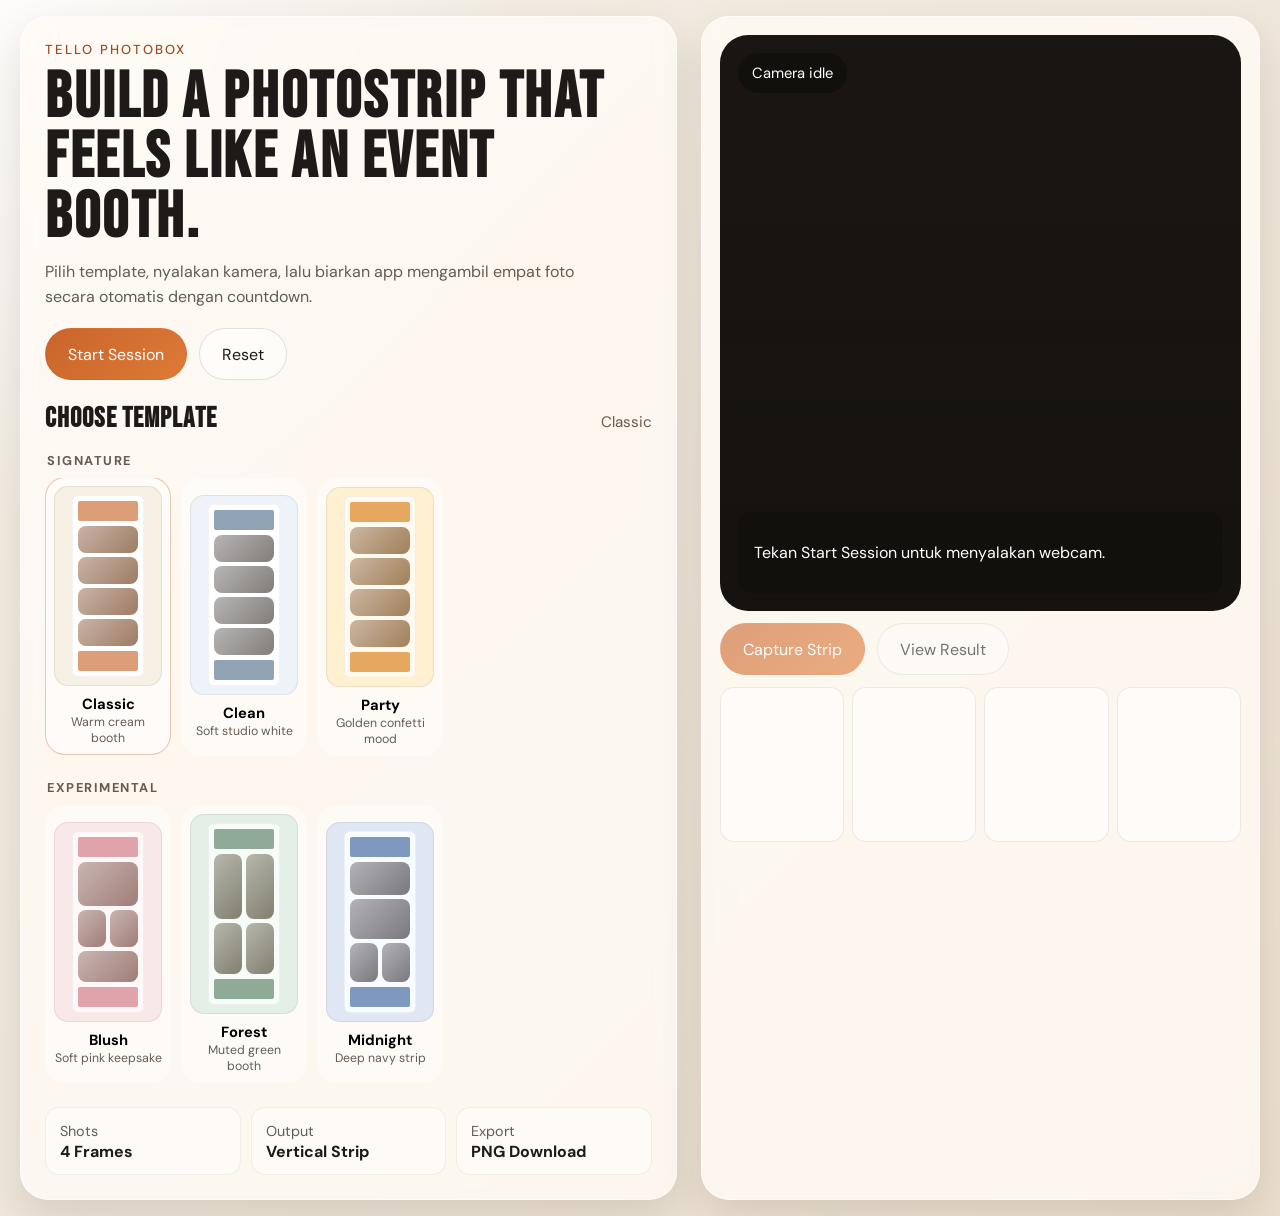
==== result.html @ 740cc8e6 "first itnit" ====
<!DOCTYPE html>
<html lang="en">
  <head>
    <meta charset="UTF-8" />
    <meta name="viewport" content="width=device-width, initial-scale=1.0" />
    <title>Photostrip Result</title>
    <link rel="preconnect" href="https://fonts.googleapis.com" />
    <link rel="preconnect" href="https://fonts.gstatic.com" crossorigin />
    <link
      href="https://fonts.googleapis.com/css2?family=Bebas+Neue&family=DM+Sans:wght@400;500;700&display=swap"
      rel="stylesheet"
    />
    <link rel="stylesheet" href="./css/base.css" />
    <link rel="stylesheet" href="./css/layout.css" />
    <link rel="stylesheet" href="./css/components.css" />
    <link rel="stylesheet" href="./css/pages.css" />
  </head>
  <body>
    <main class="app-shell result-page">
      <section class="result-summary" id="resultSummary">
        <p class="eyebrow">Session Result</p>
        <h1>Your photostrip is ready.</h1>
        <p class="hero-copy">
          Download hasil akhir atau kembali ke booth untuk ambil ulang dengan
          template lain.
        </p>

        <div class="hero-actions">
          <a class="button button-secondary" href="./index.html">Retake Session</a>
          <button class="button button-primary" id="downloadButton" type="button">
            Download PNG
          </button>
        </div>

        <div class="session-meta" id="sessionMeta"></div>
      </section>

      <section class="result-preview">
        <div class="strip-frame" id="resultFrame">
          <canvas id="resultCanvas" width="900" height="1600"></canvas>
        </div>
      </section>
    </main>

    <script type="module" src="./js/result.js"></script>
  </body>
</html>
---- css/base.css ----
:root {
  --bg: #f4efe7;
  --bg-accent: #eadfce;
  --surface: rgba(255, 250, 244, 0.82);
  --surface-strong: #fff9f2;
  --text: #1f1a17;
  --muted: #665b52;
  --line: rgba(31, 26, 23, 0.12);
  --shadow: 0 18px 40px rgba(48, 34, 18, 0.12);
  --radius-xl: 28px;
  --radius-lg: 20px;
  --radius-md: 14px;
  --radius-sm: 10px;
  --template-classic: #f9f3e8;
  --template-clean: #f1f5f9;
  --template-party: #fff2d8;
  --accent: #c9652b;
  --accent-dark: #9c4b1d;
  --success: #1f7a5c;
  --result-bg: var(--bg);
  --result-bg-accent: var(--bg-accent);
  --result-surface: var(--surface);
  --result-panel: var(--surface-strong);
  --result-accent: var(--accent);
  --result-text: var(--text);
  --result-muted: var(--muted);
}

*,
*::before,
*::after {
  box-sizing: border-box;
}

html,
body {
  margin: 0;
  min-height: 100%;
}

body {
  font-family: "DM Sans", sans-serif;
  color: var(--text);
  background:
    radial-gradient(circle at top left, rgba(255, 255, 255, 0.82), transparent 30%),
    linear-gradient(135deg, var(--bg), var(--bg-accent));
}

body.result-themed {
  color: var(--result-text);
  background:
    radial-gradient(circle at top left, rgba(255, 255, 255, 0.78), transparent 30%),
    linear-gradient(135deg, var(--result-bg), var(--result-bg-accent));
}

button,
a {
  font: inherit;
}

img,
video,
canvas {
  display: block;
  max-width: 100%;
}

.sr-only {
  position: absolute;
  width: 1px;
  height: 1px;
  padding: 0;
  margin: -1px;
  overflow: hidden;
  clip: rect(0, 0, 0, 0);
  white-space: nowrap;
  border: 0;
}
---- css/layout.css ----
.app-shell {
  width: min(1240px, calc(100% - 32px));
  margin: 0 auto;
  padding: 16px 0;
}

.booth-page {
  display: grid;
  grid-template-columns: 1.08fr 0.92fr;
  gap: 24px;
  min-height: 100dvh;
  align-items: stretch;
}

.result-page {
  display: grid;
  grid-template-columns: 0.9fr 1.1fr;
  gap: 24px;
  min-height: 100vh;
  align-items: center;
}

.hero-panel,
.camera-panel,
.result-summary,
.result-preview {
  background: var(--surface);
  backdrop-filter: blur(10px);
  border: 1px solid rgba(255, 255, 255, 0.65);
  border-radius: var(--radius-xl);
  box-shadow: var(--shadow);
}

body.result-themed .result-summary,
body.result-themed .result-preview {
  background: var(--result-surface);
}

.hero-panel,
.result-summary {
  padding: 24px;
}

.camera-panel,
.result-preview {
  padding: 18px;
}

@media (max-width: 980px) {
  .booth-page,
  .result-page {
    grid-template-columns: 1fr;
  }

  .app-shell {
    width: min(100% - 20px, 760px);
    padding: 14px 0 24px;
  }
}
---- css/components.css ----
.eyebrow {
  margin: 0 0 10px;
  font-size: 0.82rem;
  font-weight: 500;
  letter-spacing: 0.16em;
  text-transform: uppercase;
  color: var(--accent-dark);
}

body.result-themed .eyebrow,
body.result-themed .hero-copy,
body.result-themed .session-meta span {
  color: var(--result-muted);
}

h1,
h2,
.countdown-badge {
  font-family: "Bebas Neue", sans-serif;
  letter-spacing: 0.04em;
}

h1 {
  margin: 0;
  font-size: clamp(2.6rem, 5vw, 4.8rem);
  line-height: 0.94;
}

h2 {
  margin: 0;
  font-size: 1.75rem;
}

.hero-copy {
  margin: 12px 0 0;
  max-width: 34rem;
  color: var(--muted);
  line-height: 1.55;
}

.hero-actions,
.camera-toolbar {
  display: flex;
  gap: 12px;
  flex-wrap: wrap;
}

.hero-actions {
  margin-top: 18px;
}

.button {
  display: inline-flex;
  align-items: center;
  justify-content: center;
  min-height: 52px;
  padding: 0 22px;
  border-radius: 999px;
  text-decoration: none;
  border: 1px solid transparent;
  cursor: pointer;
  transition: transform 160ms ease, background 160ms ease, border-color 160ms ease;
}

.button:hover {
  transform: translateY(-1px);
}

.button:disabled {
  cursor: not-allowed;
  opacity: 0.6;
  transform: none;
}

.button-primary {
  color: #fff;
  background: linear-gradient(135deg, var(--accent), #dd7a36);
}

body.result-themed .button-primary {
  background: linear-gradient(
    135deg,
    var(--result-accent),
    color-mix(in srgb, var(--result-accent) 74%, white)
  );
}

.button-secondary {
  color: var(--text);
  background: rgba(255, 255, 255, 0.58);
  border-color: var(--line);
}

body.result-themed .button-secondary {
  color: var(--result-text);
  border-color: color-mix(in srgb, var(--result-accent) 16%, rgba(31, 26, 23, 0.08));
}

.template-panel {
  margin-top: 22px;
  min-width: 0;
}

.section-heading {
  display: flex;
  justify-content: space-between;
  gap: 12px;
  align-items: baseline;
  margin-bottom: 14px;
}

.section-heading span {
  color: var(--muted);
  font-size: 0.95rem;
}

.template-grid {
  display: grid;
  gap: 14px;
}

.template-group {
  min-width: 0;
  width: 100%;
}

.template-group-heading {
  margin-bottom: 8px;
  padding-left: 2px;
}

.template-group-heading strong {
  font-size: 0.8rem;
  letter-spacing: 0.12em;
  text-transform: uppercase;
  color: var(--muted);
}

.template-row {
  display: grid;
  grid-auto-flow: column;
  grid-auto-columns: minmax(126px, 126px);
  gap: 10px;
  overflow-x: auto;
  overflow-y: hidden;
  padding-bottom: 6px;
  scroll-snap-type: x proximity;
  scrollbar-width: thin;
}

.template-card {
  padding: 8px;
  border-radius: var(--radius-lg);
  border: 1px solid transparent;
  background: rgba(255, 255, 255, 0.5);
  cursor: pointer;
  transition: border-color 160ms ease, transform 160ms ease;
  scroll-snap-align: start;
}

.template-card:hover,
.template-card.is-active {
  border-color: rgba(201, 101, 43, 0.35);
  transform: translateY(-1px);
}

.template-swatch {
  aspect-ratio: 0.54;
  border-radius: var(--radius-md);
  border: 1px solid rgba(31, 26, 23, 0.08);
  padding: 8px;
  display: flex;
  align-items: center;
  justify-content: center;
}

.template-preview-strip {
  width: 80%;
  height: 100%;
  padding: 6px;
  border-radius: 6px;
  background: var(--template-panel);
  box-shadow: inset 0 0 0 1px rgba(31, 26, 23, 0.05);
  display: grid;
  grid-template-rows: 20px 1fr 20px;
  gap: 5px;
}

.template-preview-header,
.template-preview-footer {
  display: block;
  border-radius: 2px;
  background: color-mix(in srgb, var(--template-accent) 70%, white);
  opacity: 0.9;
}

.template-preview-grid {
  display: flex;
  flex-direction: column;
  gap: 4px;
}

.template-preview-frame {
  display: block;
  width: 100%;
  flex: 1;
  border-radius: 8px;
  background:
    linear-gradient(135deg, rgba(255, 255, 255, 0.5), rgba(255, 255, 255, 0.12)),
    color-mix(in srgb, var(--template-accent) 28%, #7b6a5b);
}

.template-preview-frame-hero {
  flex: 1.2;
}

.template-preview-frame-wide {
  flex: 0.85;
}

.template-preview-frame-mid {
  flex: 1;
}

.template-preview-row-two {
  display: grid;
  grid-template-columns: repeat(2, minmax(0, 1fr));
  gap: 4px;
  flex: 1;
}

.template-preview-row-tall {
  flex: 1.25;
}

.template-meta {
  margin-top: 8px;
}

.template-meta strong,
.shot-plan strong {
  display: block;
}

.template-meta strong {
  font-size: 0.92rem;
}

.template-meta span,
.shot-label,
.session-meta span {
  color: var(--muted);
  font-size: 0.9rem;
}

.template-meta span {
  display: block;
  font-size: 0.77rem;
  line-height: 1.3;
}

.shot-plan {
  display: grid;
  grid-template-columns: repeat(3, minmax(0, 1fr));
  gap: 10px;
  margin-top: 18px;
}

.shot-plan > div,
.session-meta > div {
  padding: 12px 14px;
  border-radius: var(--radius-md);
  background: rgba(255, 255, 255, 0.46);
  border: 1px solid rgba(31, 26, 23, 0.06);
}

body.result-themed .session-meta > div {
  background: color-mix(in srgb, var(--result-panel) 84%, white);
  border-color: color-mix(in srgb, var(--result-accent) 14%, rgba(31, 26, 23, 0.08));
}

.status-pill {
  display: inline-flex;
  padding: 10px 14px;
  border-radius: 999px;
  background: rgba(16, 14, 11, 0.68);
  color: #fff;
  font-size: 0.92rem;
}

.countdown-badge {
  width: 104px;
  height: 104px;
  border-radius: 50%;
  display: grid;
  place-items: center;
  background: rgba(255, 255, 255, 0.88);
  border: 2px solid rgba(201, 101, 43, 0.5);
  font-size: 3.4rem;
}

.countdown-badge.is-hidden {
  display: none;
}

.thumb-strip {
  margin-top: 12px;
  display: grid;
  grid-template-columns: repeat(4, minmax(0, 1fr));
  gap: 8px;
}

.thumb-card {
  overflow: hidden;
  border-radius: var(--radius-md);
  aspect-ratio: 0.8;
  background: rgba(255, 255, 255, 0.55);
  border: 1px solid rgba(31, 26, 23, 0.08);
}

.thumb-card img {
  width: 100%;
  height: 100%;
  object-fit: cover;
}

.session-meta {
  margin-top: 24px;
  display: grid;
  grid-template-columns: repeat(2, minmax(0, 1fr));
  gap: 12px;
}

@media (max-width: 680px) {
  .shot-plan,
  .session-meta,
  .thumb-strip {
    grid-template-columns: repeat(2, minmax(0, 1fr));
  }

  .template-grid {
    gap: 12px;
  }

  .template-row {
    grid-auto-columns: minmax(118px, 118px);
  }
}
---- css/pages.css ----
.booth-page .hero-panel,
.booth-page .camera-panel {
  min-height: calc(100dvh - 32px);
}

.booth-page .hero-panel {
  display: flex;
  flex-direction: column;
  justify-content: space-between;
  overflow: hidden;
}

.camera-stage {
  position: relative;
  overflow: hidden;
  min-height: 0;
  height: min(64dvh, 680px);
  border-radius: var(--radius-xl);
  background:
    linear-gradient(180deg, rgba(12, 10, 9, 0.1), rgba(12, 10, 9, 0.38)),
    #1b1714;
}

#cameraFeed {
  width: 100%;
  height: 100%;
  object-fit: cover;
  transform: scaleX(-1);
}

.camera-overlay {
  position: absolute;
  inset: 0;
  padding: 18px;
  display: flex;
  align-items: flex-start;
  justify-content: space-between;
  pointer-events: none;
}

.camera-empty {
  position: absolute;
  inset: auto 18px 18px;
  padding: 14px 16px;
  border-radius: var(--radius-md);
  color: #fff;
  background: rgba(16, 14, 11, 0.54);
}

.camera-empty.is-hidden {
  display: none;
}

.camera-toolbar {
  margin-top: 12px;
}

.strip-frame {
  display: flex;
  justify-content: center;
  padding: 18px;
  border-radius: var(--radius-xl);
  background:
    radial-gradient(circle at top, rgba(255, 255, 255, 0.84), transparent 28%),
    linear-gradient(135deg, rgba(255, 255, 255, 0.62), rgba(255, 255, 255, 0.38));
}

body.result-themed .strip-frame {
  background:
    radial-gradient(circle at top, color-mix(in srgb, var(--result-accent) 12%, white), transparent 28%),
    linear-gradient(
      135deg,
      color-mix(in srgb, var(--result-panel) 88%, white),
      color-mix(in srgb, var(--result-bg) 64%, white)
    );
}

#resultCanvas {
  width: min(100%, 420px);
  height: auto;
  border-radius: 22px;
  box-shadow: 0 20px 36px rgba(42, 28, 17, 0.16);
}

@media (max-width: 980px) {
  .booth-page .hero-panel,
  .booth-page .camera-panel {
    min-height: auto;
  }

  .camera-stage {
    height: min(58dvh, 560px);
  }
}
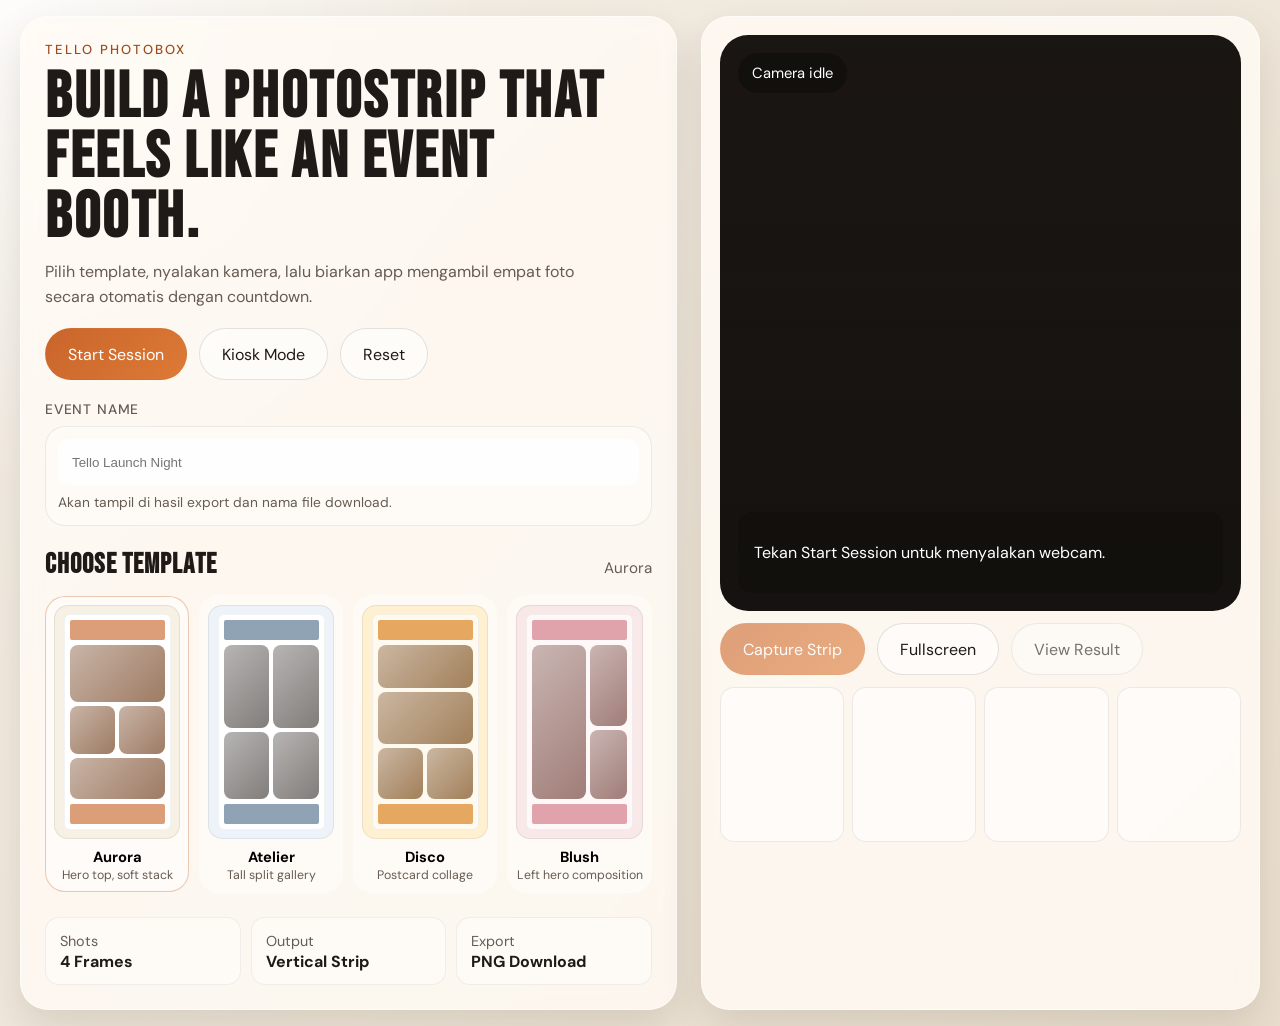
==== commit 09d9662e: "Enhance photobox functionality with event name input, template switching, and sound effects" ====
--- a/result.html
+++ b/result.html
@@ -17,23 +17,34 @@
   </head>
   <body>
     <main class="app-shell result-page">
-      <section class="result-summary" id="resultSummary">
-        <p class="eyebrow">Session Result</p>
-        <h1>Your photostrip is ready.</h1>
-        <p class="hero-copy">
-          Download hasil akhir atau kembali ke booth untuk ambil ulang dengan
-          template lain.
-        </p>
+      <div class="result-sidebar">
+        <section class="result-summary" id="resultSummary">
+          <p class="eyebrow">Session Result</p>
+          <h2>Your photostrip is ready.</h2>
+          <p class="hero-copy">
+            Download hasil akhir atau kembali ke booth untuk ambil ulang dengan
+            template lain.
+          </p>
 
-        <div class="hero-actions">
-          <a class="button button-secondary" href="./index.html">Retake Session</a>
-          <button class="button button-primary" id="downloadButton" type="button">
-            Download PNG
-          </button>
-        </div>
+          <div class="hero-actions">
+            <a class="button button-secondary" href="./index.html">Retake Session</a>
+            <button class="button button-primary" id="downloadButton" type="button">
+              Download PNG
+            </button>
+          </div>
 
-        <div class="session-meta" id="sessionMeta"></div>
-      </section>
+          <p class="result-event-name" id="resultEventName"></p>
+          <div class="session-meta" id="sessionMeta"></div>
+        </section>
+
+        <section class="result-template-panel">
+          <div class="section-heading">
+            <h2>Switch Template</h2>
+            <span id="resultSelectedTemplateName">Aurora</span>
+          </div>
+          <div class="template-grid" id="resultTemplateGrid"></div>
+        </section>
+      </div>
 
       <section class="result-preview">
         <div class="strip-frame" id="resultFrame">
--- a/css/layout.css
+++ b/css/layout.css
@@ -20,10 +20,17 @@
   align-items: center;
 }
 
+.result-sidebar {
+  display: grid;
+  gap: 16px;
+  align-content: start;
+}
+
 .hero-panel,
 .camera-panel,
 .result-summary,
-.result-preview {
+.result-preview,
+.result-template-panel {
   background: var(--surface);
   backdrop-filter: blur(10px);
   border: 1px solid rgba(255, 255, 255, 0.65);
@@ -32,7 +39,8 @@
 }
 
 body.result-themed .result-summary,
-body.result-themed .result-preview {
+body.result-themed .result-preview,
+body.result-themed .result-template-panel {
   background: var(--result-surface);
 }
 
@@ -42,7 +50,8 @@
 }
 
 .camera-panel,
-.result-preview {
+.result-preview,
+.result-template-panel {
   padding: 18px;
 }
 
@@ -56,4 +65,8 @@
     width: min(100% - 20px, 760px);
     padding: 14px 0 24px;
   }
+
+  .result-sidebar {
+    gap: 14px;
+  }
 }
--- a/css/components.css
+++ b/css/components.css
@@ -9,7 +9,9 @@
 
 body.result-themed .eyebrow,
 body.result-themed .hero-copy,
-body.result-themed .session-meta span {
+body.result-themed .session-meta span,
+body.result-themed .result-event-name,
+body.result-themed .section-heading span {
   color: var(--result-muted);
 }
 
@@ -101,6 +103,58 @@
   min-width: 0;
 }
 
+.result-template-panel .template-row {
+  grid-auto-columns: calc((40% - 20px) / 3);
+}
+
+.result-template-panel {
+  align-self: start;
+}
+
+.result-template-panel .section-heading {
+  margin-bottom: 10px;
+}
+
+.event-panel {
+  margin-top: 18px;
+}
+
+.field-label {
+  display: inline-block;
+  margin-bottom: 8px;
+  color: var(--muted);
+  font-size: 0.86rem;
+  font-weight: 500;
+  letter-spacing: 0.06em;
+  text-transform: uppercase;
+}
+
+.event-field {
+  padding: 12px;
+  border-radius: var(--radius-lg);
+  background: rgba(255, 255, 255, 0.42);
+  border: 1px solid rgba(31, 26, 23, 0.08);
+}
+
+.text-input {
+  width: 100%;
+  border: 0;
+  outline: none;
+  background: rgba(255, 255, 255, 0.84);
+  color: var(--text);
+  min-height: 46px;
+  padding: 0 14px;
+  border-radius: 12px;
+}
+
+.field-hint,
+.result-event-name {
+  margin: 8px 0 0;
+  color: var(--muted);
+  font-size: 0.86rem;
+  line-height: 1.45;
+}
+
 .section-heading {
   display: flex;
   justify-content: space-between;
@@ -115,31 +169,13 @@
 }
 
 .template-grid {
-  display: grid;
-  gap: 14px;
-}
-
-.template-group {
   min-width: 0;
-  width: 100%;
-}
-
-.template-group-heading {
-  margin-bottom: 8px;
-  padding-left: 2px;
-}
-
-.template-group-heading strong {
-  font-size: 0.8rem;
-  letter-spacing: 0.12em;
-  text-transform: uppercase;
-  color: var(--muted);
 }
 
 .template-row {
   display: grid;
   grid-auto-flow: column;
-  grid-auto-columns: minmax(126px, 126px);
+  grid-auto-columns: calc((100% - 30px) / 4);
   gap: 10px;
   overflow-x: auto;
   overflow-y: hidden;
@@ -160,6 +196,7 @@
 
 .template-card:hover,
 .template-card.is-active {
+  margin-top: 2px;
   border-color: rgba(201, 101, 43, 0.35);
   transform: translateY(-1px);
 }
@@ -175,7 +212,7 @@
 }
 
 .template-preview-strip {
-  width: 80%;
+  width: 99%;
   height: 100%;
   padding: 6px;
   border-radius: 6px;
@@ -233,6 +270,42 @@
   flex: 1.25;
 }
 
+.template-preview-row-asym {
+  display: grid;
+  grid-template-columns: 1.18fr 0.82fr;
+  gap: 4px;
+  flex: 1;
+}
+
+.template-preview-grid-side {
+  display: flex;
+  flex-direction: column;
+  gap: 4px;
+  flex: 1;
+}
+
+.template-preview-grid-quad {
+  display: grid;
+  grid-template-columns: repeat(2, minmax(0, 1fr));
+  gap: 4px;
+  flex: 1;
+}
+
+.template-preview-grid-offset {
+  display: flex;
+  flex-direction: column;
+  gap: 4px;
+  flex: 1;
+}
+
+.template-preview-frame-ribbon {
+  flex: 0.55;
+}
+
+.template-preview-frame-offset {
+  width: 72%;
+}
+
 .template-meta {
   margin-top: 8px;
 }
@@ -257,6 +330,18 @@
   display: block;
   font-size: 0.77rem;
   line-height: 1.3;
+}
+
+@media (max-width: 980px) {
+  .template-row {
+    grid-auto-columns: calc((100% - 10px) / 2);
+  }
+}
+
+@media (max-width: 680px) {
+  .template-row {
+    grid-auto-columns: minmax(148px, 72%);
+  }
 }
 
 .shot-plan {
@@ -327,7 +412,7 @@
 .session-meta {
   margin-top: 24px;
   display: grid;
-  grid-template-columns: repeat(2, minmax(0, 1fr));
+  grid-template-columns: repeat(3, minmax(0, 1fr));
   gap: 12px;
 }
 
--- a/css/pages.css
+++ b/css/pages.css
@@ -8,6 +8,30 @@
   flex-direction: column;
   justify-content: space-between;
   overflow: hidden;
+}
+
+body.is-kiosk .app-shell {
+  width: min(100vw - 24px, 1480px);
+  padding: 12px 0;
+}
+
+body.is-kiosk .booth-page {
+  grid-template-columns: 0.74fr 1.26fr;
+  gap: 16px;
+}
+
+body.is-kiosk .hero-copy,
+body.is-kiosk .shot-plan {
+  display: none;
+}
+
+body.is-kiosk .hero-panel,
+body.is-kiosk .camera-panel {
+  min-height: calc(100dvh - 24px);
+}
+
+body.is-kiosk .camera-stage {
+  height: min(74dvh, 840px);
 }
 
 .camera-stage {
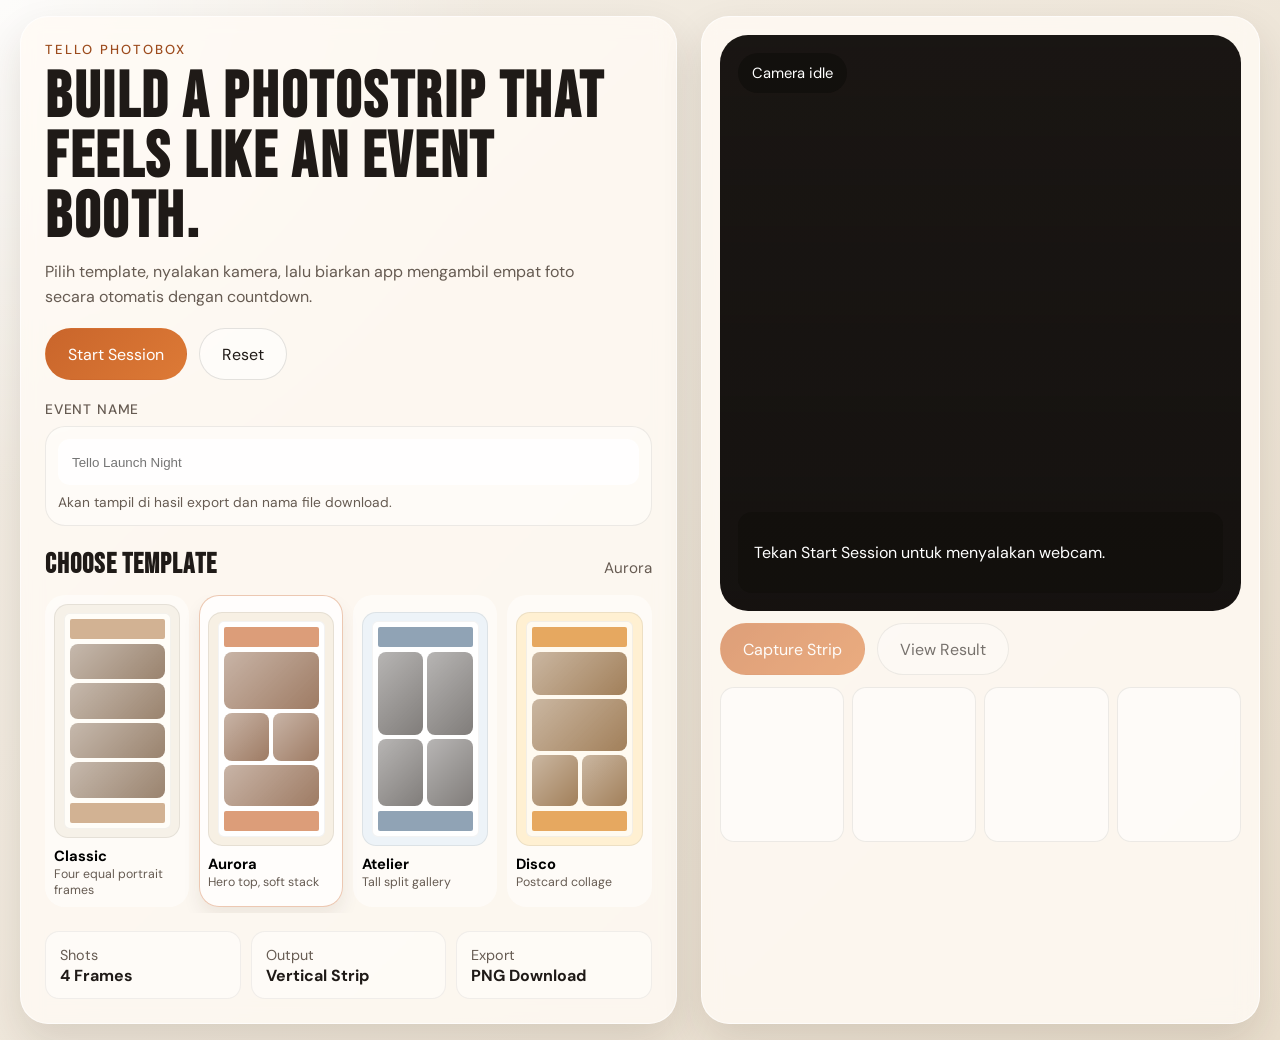
==== commit 433d986e: "Add randomize control to result templates" ====
--- a/result.html
+++ b/result.html
@@ -40,7 +40,12 @@
         <section class="result-template-panel">
           <div class="section-heading">
             <h2>Switch Template</h2>
-            <span id="resultSelectedTemplateName">Aurora</span>
+            <div class="section-heading-actions">
+              <span id="resultSelectedTemplateName">Aurora</span>
+              <button class="button button-secondary button-compact" id="randomizeTemplateButton" type="button">
+                Randomize
+              </button>
+            </div>
           </div>
           <div class="template-grid" id="resultTemplateGrid"></div>
         </section>
--- a/css/components.css
+++ b/css/components.css
@@ -163,9 +163,22 @@
   margin-bottom: 14px;
 }
 
+.section-heading-actions {
+  display: flex;
+  align-items: center;
+  gap: 10px;
+}
+
 .section-heading span {
   color: var(--muted);
   font-size: 0.95rem;
+}
+
+.button-compact {
+  min-height: 38px;
+  padding: 0 14px;
+  border-radius: 999px;
+  font-size: 0.84rem;
 }
 
 .template-grid {
@@ -190,15 +203,21 @@
   border: 1px solid transparent;
   background: rgba(255, 255, 255, 0.5);
   cursor: pointer;
-  transition: border-color 160ms ease, transform 160ms ease;
+  transition: border-color 160ms ease, box-shadow 160ms ease, background 160ms ease;
   scroll-snap-align: start;
+  appearance: none;
+  -webkit-appearance: none;
+  text-align: left;
+  outline: none;
 }
 
 .template-card:hover,
+.template-card:focus-visible,
+.template-card:active,
 .template-card.is-active {
-  margin-top: 2px;
   border-color: rgba(201, 101, 43, 0.35);
-  transform: translateY(-1px);
+  background: rgba(255, 255, 255, 0.72);
+  box-shadow: 0 10px 18px rgba(48, 34, 18, 0.08);
 }
 
 .template-swatch {
@@ -298,6 +317,13 @@
   flex: 1;
 }
 
+.template-preview-grid-classic {
+  display: flex;
+  flex-direction: column;
+  gap: 4px;
+  flex: 1;
+}
+
 .template-preview-frame-ribbon {
   flex: 0.55;
 }
@@ -341,6 +367,17 @@
 @media (max-width: 680px) {
   .template-row {
     grid-auto-columns: minmax(148px, 72%);
+  }
+
+  .result-template-panel .section-heading {
+    align-items: flex-start;
+    flex-direction: column;
+    gap: 6px;
+  }
+
+  .section-heading-actions {
+    width: 100%;
+    justify-content: space-between;
   }
 }
 
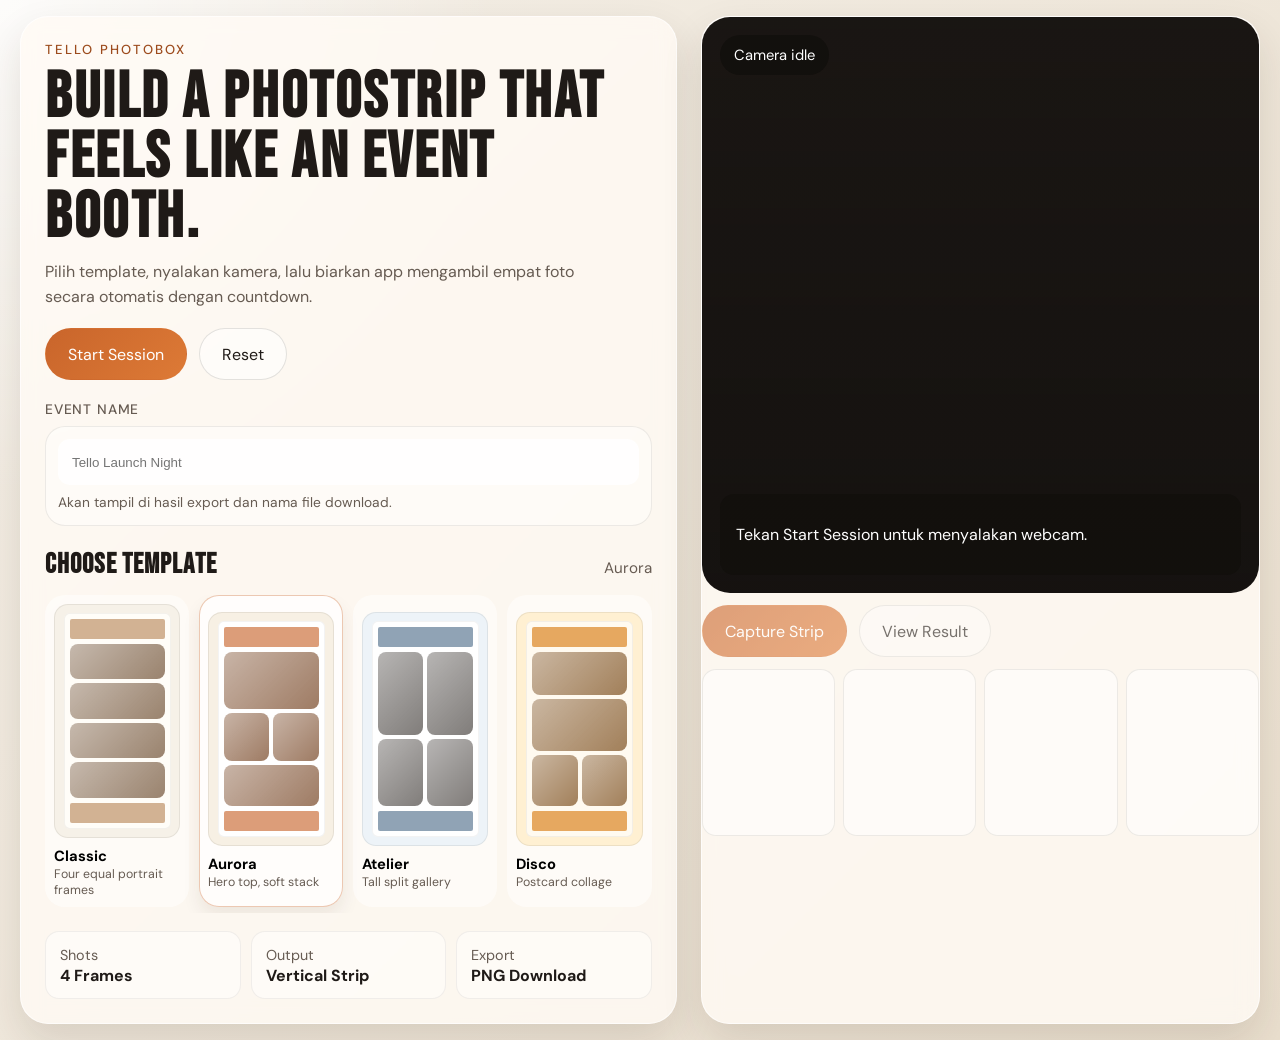
==== commit f4666b68: "Refine result card layout and preview spacing" ====
--- a/result.html
+++ b/result.html
@@ -35,27 +35,13 @@
 
           <p class="result-event-name" id="resultEventName"></p>
           <div class="session-meta" id="sessionMeta"></div>
-        </section>
-
-        <section class="result-template-panel">
-          <div class="section-heading">
-            <h2>Switch Template</h2>
-            <div class="section-heading-actions">
-              <span id="resultSelectedTemplateName">Aurora</span>
-              <button class="button button-secondary button-compact" id="randomizeTemplateButton" type="button">
-                Randomize
-              </button>
+          <div class="result-inline-preview">
+            <div class="strip-frame" id="resultFrame">
+              <canvas id="resultCanvas" width="900" height="1600"></canvas>
             </div>
           </div>
-          <div class="template-grid" id="resultTemplateGrid"></div>
         </section>
       </div>
-
-      <section class="result-preview">
-        <div class="strip-frame" id="resultFrame">
-          <canvas id="resultCanvas" width="900" height="1600"></canvas>
-        </div>
-      </section>
     </main>
 
     <script type="module" src="./js/result.js"></script>
--- a/css/layout.css
+++ b/css/layout.css
@@ -13,24 +13,18 @@
 }
 
 .result-page {
-  display: grid;
-  grid-template-columns: 0.9fr 1.1fr;
-  gap: 24px;
+  display: block;
   min-height: 100vh;
-  align-items: center;
 }
 
 .result-sidebar {
-  display: grid;
-  gap: 16px;
-  align-content: start;
+  width: min(760px, 100%);
+  margin: 0 auto;
 }
 
 .hero-panel,
 .camera-panel,
-.result-summary,
-.result-preview,
-.result-template-panel {
+.result-summary {
   background: var(--surface);
   backdrop-filter: blur(10px);
   border: 1px solid rgba(255, 255, 255, 0.65);
@@ -38,21 +32,13 @@
   box-shadow: var(--shadow);
 }
 
-body.result-themed .result-summary,
-body.result-themed .result-preview,
-body.result-themed .result-template-panel {
+body.result-themed .result-summary {
   background: var(--result-surface);
 }
 
 .hero-panel,
 .result-summary {
   padding: 24px;
-}
-
-.camera-panel,
-.result-preview,
-.result-template-panel {
-  padding: 18px;
 }
 
 @media (max-width: 980px) {
@@ -67,6 +53,6 @@
   }
 
   .result-sidebar {
-    gap: 14px;
+    width: 100%;
   }
 }
--- a/css/components.css
+++ b/css/components.css
@@ -103,18 +103,6 @@
   min-width: 0;
 }
 
-.result-template-panel .template-row {
-  grid-auto-columns: calc((40% - 20px) / 3);
-}
-
-.result-template-panel {
-  align-self: start;
-}
-
-.result-template-panel .section-heading {
-  margin-bottom: 10px;
-}
-
 .event-panel {
   margin-top: 18px;
 }
@@ -163,22 +151,9 @@
   margin-bottom: 14px;
 }
 
-.section-heading-actions {
-  display: flex;
-  align-items: center;
-  gap: 10px;
-}
-
 .section-heading span {
   color: var(--muted);
   font-size: 0.95rem;
-}
-
-.button-compact {
-  min-height: 38px;
-  padding: 0 14px;
-  border-radius: 999px;
-  font-size: 0.84rem;
 }
 
 .template-grid {
@@ -368,17 +343,6 @@
   .template-row {
     grid-auto-columns: minmax(148px, 72%);
   }
-
-  .result-template-panel .section-heading {
-    align-items: flex-start;
-    flex-direction: column;
-    gap: 6px;
-  }
-
-  .section-heading-actions {
-    width: 100%;
-    justify-content: space-between;
-  }
 }
 
 .shot-plan {
--- a/css/pages.css
+++ b/css/pages.css
@@ -106,6 +106,10 @@
   box-shadow: 0 20px 36px rgba(42, 28, 17, 0.16);
 }
 
+.result-inline-preview {
+  margin-top: 40px;
+}
+
 @media (max-width: 980px) {
   .booth-page .hero-panel,
   .booth-page .camera-panel {
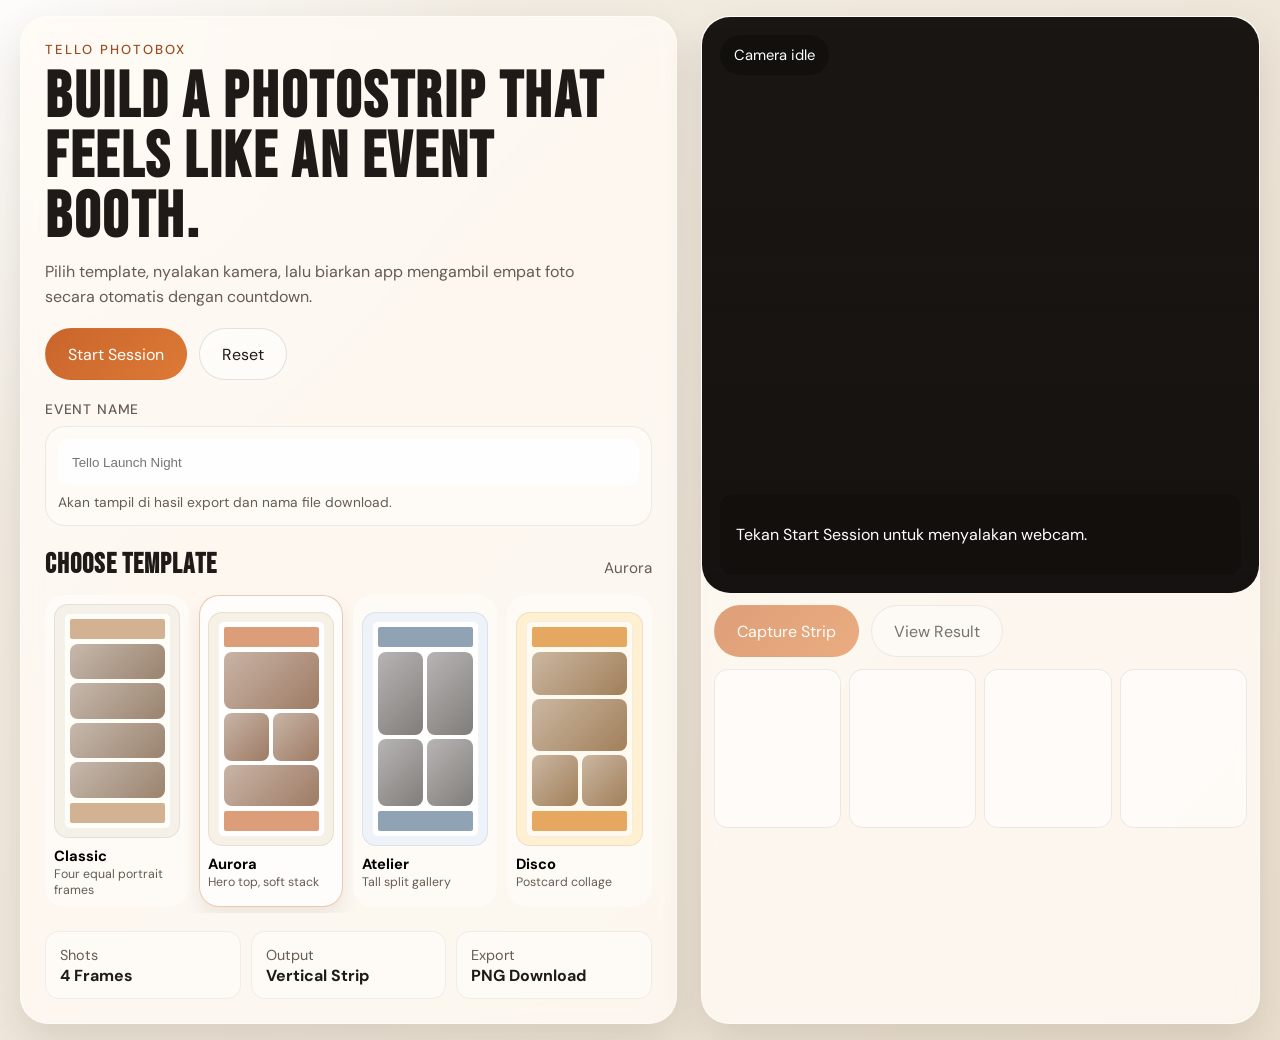
==== commit 2c8effe5: "Enhance result page with carousel for template previews and improve layout structure" ====
--- a/result.html
+++ b/result.html
@@ -33,11 +33,31 @@
             </button>
           </div>
 
+          <div class="session-meta" id="sessionMeta">
           <p class="result-event-name" id="resultEventName"></p>
-          <div class="session-meta" id="sessionMeta"></div>
+          </div>
           <div class="result-inline-preview">
-            <div class="strip-frame" id="resultFrame">
-              <canvas id="resultCanvas" width="900" height="1600"></canvas>
+            <div class="result-carousel" id="resultCarousel">
+              <div class="result-carousel-header">
+                <p class="eyebrow result-carousel-eyebrow">Template Preview</p>
+                <div class="result-carousel-actions">
+                  <button class="result-carousel-nav" id="resultPrevButton" type="button" aria-label="Previous template">
+                    Prev
+                  </button>
+                  <button class="result-carousel-nav" id="resultNextButton" type="button" aria-label="Next template">
+                    Next
+                  </button>
+                </div>
+              </div>
+              <div class="result-carousel-viewport" id="resultViewport">
+                <div class="result-carousel-track" id="resultTrack"></div>
+              </div>
+              <div class="result-carousel-footer">
+                <p class="result-carousel-caption">
+                  Geser untuk lihat hasil semua template, lalu download yang paling cocok.
+                </p>
+                <div class="result-carousel-dots" id="resultDots"></div>
+              </div>
             </div>
           </div>
         </section>
--- a/css/base.css
+++ b/css/base.css
@@ -44,6 +44,7 @@
   background:
     radial-gradient(circle at top left, rgba(255, 255, 255, 0.82), transparent 30%),
     linear-gradient(135deg, var(--bg), var(--bg-accent));
+  overflow-x: hidden;
 }
 
 body.result-themed {
--- a/css/layout.css
+++ b/css/layout.css
@@ -41,14 +41,14 @@
   padding: 24px;
 }
 
-@media (max-width: 980px) {
+@media (max-width: 1100px) {
   .booth-page,
   .result-page {
     grid-template-columns: 1fr;
   }
 
   .app-shell {
-    width: min(100% - 20px, 760px);
+    width: min(100% - 24px, 760px);
     padding: 14px 0 24px;
   }
 
--- a/css/components.css
+++ b/css/components.css
@@ -47,6 +47,10 @@
   flex-wrap: wrap;
 }
 
+.camera-panel .camera-toolbar {
+  margin-left: 12px;
+}
+  
 .hero-actions {
   margin-top: 18px;
 }
@@ -391,6 +395,8 @@
 
 .thumb-strip {
   margin-top: 12px;
+  margin-left: 12px;
+  margin-right: 12px;
   display: grid;
   grid-template-columns: repeat(4, minmax(0, 1fr));
   gap: 8px;
--- a/css/pages.css
+++ b/css/pages.css
@@ -99,15 +99,137 @@
     );
 }
 
-#resultCanvas {
-  width: min(100%, 420px);
-  height: auto;
-  border-radius: 22px;
-  box-shadow: 0 20px 36px rgba(42, 28, 17, 0.16);
-}
-
 .result-inline-preview {
   margin-top: 40px;
+}
+
+.result-carousel {
+  display: grid;
+  gap: 18px;
+}
+
+.result-carousel-header,
+.result-carousel-footer {
+  display: flex;
+  align-items: center;
+  justify-content: space-between;
+  gap: 14px;
+}
+
+.result-carousel-eyebrow {
+  margin: 0;
+}
+
+.result-carousel-actions {
+  display: flex;
+  gap: 10px;
+}
+
+.result-carousel-nav {
+  min-height: 40px;
+  padding: 0 16px;
+  border-radius: 999px;
+  border: 1px solid color-mix(in srgb, var(--result-accent, var(--accent)) 20%, rgba(31, 26, 23, 0.1));
+  background: rgba(255, 255, 255, 0.68);
+  color: var(--result-text, var(--text));
+  cursor: pointer;
+}
+
+.result-carousel-nav:disabled {
+  opacity: 0.45;
+  cursor: not-allowed;
+}
+
+.result-carousel-viewport {
+  overflow: hidden;
+}
+
+.result-carousel-track {
+  display: grid;
+  grid-auto-flow: column;
+  grid-auto-columns: minmax(260px, 46%);
+  gap: 16px;
+  overflow-x: auto;
+  overflow-y: hidden;
+  padding: 2px 2px 10px;
+  scroll-snap-type: x mandatory;
+  scrollbar-width: thin;
+  -webkit-overflow-scrolling: touch;
+}
+
+.result-slide {
+  display: grid;
+  gap: 12px;
+  align-content: start;
+  padding: 10px;
+  border-radius: var(--radius-xl);
+  border: 1px solid rgba(255, 255, 255, 0.4);
+  background: color-mix(in srgb, var(--result-panel, var(--surface)) 90%, white);
+  cursor: pointer;
+  scroll-snap-align: center;
+  transition: border-color 160ms ease, transform 160ms ease, box-shadow 160ms ease;
+}
+
+.result-slide:hover {
+  transform: translateY(-1px);
+}
+
+.result-slide.is-active {
+  box-shadow: 0 18px 32px rgba(32, 22, 14, 0.12);
+}
+
+.result-slide-frame {
+  padding: 14px;
+}
+
+.result-slide-canvas {
+  width: 100%;
+  height: auto;
+  border-radius: 18px;
+  box-shadow: 0 20px 36px rgba(42, 28, 17, 0.16);
+}
+
+.result-slide-meta {
+  display: grid;
+  gap: 4px;
+}
+
+.result-slide-meta strong {
+  font-size: 1rem;
+}
+
+.result-slide-meta span,
+.result-carousel-caption {
+  color: var(--result-muted, var(--muted));
+  font-size: 0.9rem;
+  line-height: 1.4;
+}
+
+.result-carousel-caption {
+  margin: 0;
+}
+
+.result-carousel-dots {
+  display: flex;
+  justify-content: flex-end;
+  gap: 8px;
+  flex-wrap: wrap;
+}
+
+.result-dot {
+  width: 10px;
+  height: 10px;
+  border-radius: 999px;
+  border: 0;
+  padding: 0;
+  background: color-mix(in srgb, var(--result-accent, var(--accent)) 22%, white);
+  opacity: 0.5;
+  cursor: pointer;
+}
+
+.result-dot.is-active {
+  opacity: 1;
+  background: var(--result-accent, var(--accent));
 }
 
 @media (max-width: 980px) {
@@ -119,4 +241,25 @@
   .camera-stage {
     height: min(58dvh, 560px);
   }
-}
+
+  .result-carousel-track {
+    grid-auto-columns: minmax(240px, 72%);
+  }
+}
+
+@media (max-width: 680px) {
+  .result-carousel-header,
+  .result-carousel-footer {
+    flex-direction: column;
+    align-items: stretch;
+  }
+
+  .result-carousel-actions {
+    justify-content: space-between;
+  }
+
+  .result-carousel-track {
+    grid-auto-columns: 88%;
+    gap: 12px;
+  }
+}
